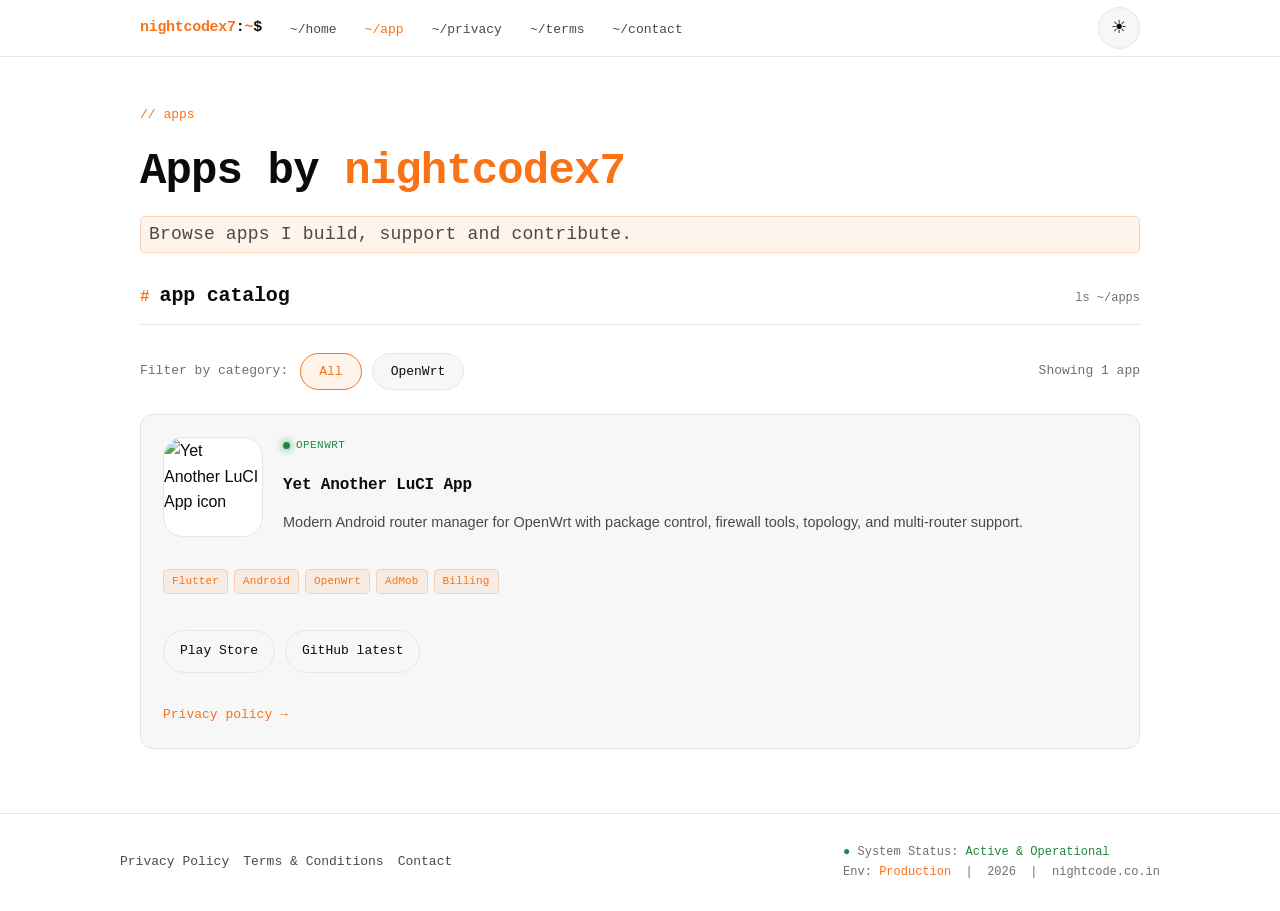
==== app.html @ 4474e0e1 "refactor: optimize SEO and performance with enhanced meta tags, schema markup, and resource preloadi" ====
<!DOCTYPE html>
<html lang="en">

<head>
  <!-- Google Tag Manager -->
  <script>(function(w,d,s,l,i){w[l]=w[l]||[];w[l].push({'gtm.start':
  new Date().getTime(),event:'gtm.js'});var f=d.getElementsByTagName(s)[0],
  j=d.createElement(s),dl=l!='dataLayer'?'&l='+l:'';j.async=true;j.src=
  '/analytics/?id='+i+dl;f.parentNode.insertBefore(j,f);
  })(window,document,'script','dataLayer','GTM-NWBNMKMR');</script>
  <!-- End Google Tag Manager -->
  <meta charset="UTF-8">
  <meta name="viewport" content="width=device-width, initial-scale=1.0">
  <title>Android apps by nightcodex7 — nightcode.co.in</title>
  <meta name="description" content="Explore Android apps built by nightcodex7, spanning OpenWrt network utilities, tools, and mobile software releases.">
  <meta name="keywords" content="nightcodex7, Android apps, app catalog, OpenWrt, LuCI, tools, utilities, AdMob, Play Billing">
  <meta name="robots" content="index, follow, max-image-preview:large, max-snippet:-1, max-video-preview:-1">
  <link rel="canonical" href="https://nightcode.co.in/app.html">

  <!-- Performance & Resource Hints -->
  <link rel="preconnect" href="https://play-lh.googleusercontent.com" crossorigin>
  <link rel="dns-prefetch" href="https://play-lh.googleusercontent.com">
  <link rel="preconnect" href="https://www.googletagmanager.com">
  <link rel="dns-prefetch" href="https://www.googletagmanager.com">
  <link rel="preload" as="image" href="https://play-lh.googleusercontent.com/Rg--QY-uvtgIDspsjpdXg3IpzzlnApyEFl4UIc5y411rOdT7_73zmTaIJdbg_Q_hnLItHSQLO6C3EMO8smJp=w240-h480-rw">

  <!-- Open Graph / Facebook -->
  <meta property="og:site_name" content="nightcode.co.in">
  <meta property="og:locale" content="en_US">
  <meta property="og:title" content="Apps by nightcodex7 — nightcode.co.in">
  <meta property="og:description" content="Explore Android apps built by nightcodex7, including current releases and future app categories.">
  <meta property="og:url" content="https://nightcode.co.in/app.html">
  <meta property="og:type" content="website">
  <meta property="og:image" content="https://play-lh.googleusercontent.com/Rg--QY-uvtgIDspsjpdXg3IpzzlnApyEFl4UIc5y411rOdT7_73zmTaIJdbg_Q_hnLItHSQLO6C3EMO8smJp=w240-h480-rw">

  <!-- Twitter Card -->
  <meta name="twitter:card" content="summary_large_image">
  <meta name="twitter:site" content="@nightcode_x">
  <meta name="twitter:creator" content="@nightcode_x">
  <meta name="twitter:title" content="Apps by nightcodex7 — nightcode.co.in">
  <meta name="twitter:description" content="Explore Android apps built by nightcodex7, including current releases and future app categories.">
  <meta name="twitter:image" content="https://play-lh.googleusercontent.com/Rg--QY-uvtgIDspsjpdXg3IpzzlnApyEFl4UIc5y411rOdT7_73zmTaIJdbg_Q_hnLItHSQLO6C3EMO8smJp=w240-h480-rw">

  <link rel="icon" id="site-favicon" href="assets/icons/favicon-dark.svg" type="image/svg+xml">
  <script>
  (function(){
    var prefersDark = window.matchMedia && window.matchMedia('(prefers-color-scheme: dark)').matches;
    var storedTheme = localStorage.getItem('theme');
    var theme = storedTheme || (prefersDark ? 'dark' : 'light');
    document.documentElement.setAttribute('data-theme', theme);
    var favicon = document.getElementById('site-favicon');
    if (favicon) favicon.href = theme === 'dark' ? 'assets/icons/favicon-dark.svg' : 'assets/icons/favicon-light.svg';
    document.addEventListener('DOMContentLoaded', function(){
      var toggle = document.getElementById('themeToggle');
      if (!toggle) return;
      toggle.textContent = theme === 'dark' ? '☾' : '☀';
      toggle.addEventListener('click', function(){
        var nextTheme = document.documentElement.getAttribute('data-theme') === 'dark' ? 'light' : 'dark';
        document.documentElement.setAttribute('data-theme', nextTheme);
        localStorage.setItem('theme', nextTheme);
        if (favicon) favicon.href = nextTheme === 'dark' ? 'assets/icons/favicon-dark.svg' : 'assets/icons/favicon-light.svg';
        toggle.textContent = nextTheme === 'dark' ? '☾' : '☀';
      });
    });
    var mq = window.matchMedia && window.matchMedia('(prefers-color-scheme: dark)');
    if (mq && mq.addEventListener) mq.addEventListener('change', function(e){
      if (localStorage.getItem('theme')) return;
      var t = e.matches ? 'dark' : 'light';
      document.documentElement.setAttribute('data-theme', t);
      if (favicon) favicon.href = t === 'dark' ? 'assets/icons/favicon-dark.svg' : 'assets/icons/favicon-light.svg';
      var toggle = document.getElementById('themeToggle');
      if (toggle) toggle.textContent = t === 'dark' ? '☾' : '☀';
    });
  })();
  </script>
  <link rel="stylesheet" href="styles.css">
  <script type="application/ld+json">
  [
    {
      "@context": "https://schema.org",
      "@type": "CollectionPage",
      "url": "https://nightcode.co.in/app.html",
      "name": "Apps by nightcodex7",
      "description": "Discover Android apps by nightcodex7, including Yet Another LuCI App for OpenWrt.",
      "breadcrumb": {
        "@type": "BreadcrumbList",
        "itemListElement": [
          {
            "@type": "ListItem",
            "position": 1,
            "name": "Home",
            "item": "https://nightcode.co.in/"
          },
          {
            "@type": "ListItem",
            "position": 2,
            "name": "Apps",
            "item": "https://nightcode.co.in/app.html"
          }
        ]
      }
    }
  ]
  </script>
</head>

<body>
  <!-- Google Tag Manager (noscript) -->
  <noscript><iframe src="https://www.googletagmanager.com/ns.html?id=GTM-NWBNMKMR"
  height="0" width="0" style="display:none;visibility:hidden"></iframe></noscript>
  <!-- End Google Tag Manager (noscript) -->
  <nav class="nav">
    <div class="nav-inner">
      <a href="index.html" class="nav-brand"><span class="prompt">nightcodex7</span>:<span class="cursor">~</span>$</a>
      <button class="theme-toggle" id="themeToggle" type="button" aria-label="Toggle dark and light mode" title="Toggle theme">☀</button>
      <button class="nav-toggle" aria-label="Toggle menu" aria-expanded="false">menu</button>
      <ul class="nav-links" id="navLinks">
        <li><a href="index.html">~/home</a></li>
        <li><a href="app.html" class="active">~/app</a></li>
        <li><a href="privacy-policy.html">~/privacy</a></li>
        <li><a href="terms.html">~/terms</a></li>
        <li><a href="contact.html">~/contact</a></li>
      </ul>
    </div>
  </nav>

  <main>
    <section class="app-hero">
      <div class="eyebrow">// apps</div>
      <h1>Apps by <span style="color:var(--accent);">nightcodex7</span></h1>
      <p class="tag">Browse apps I build, support and contribute.</p>
    </section>

    <section>
      <div class="section-head">
        <span class="hash">#</span>
        <h2>app catalog</h2>
        <span class="meta">ls ~/apps</span>
      </div>

      <div class="filter-row">
        <div class="filter-label">Filter by category:</div>
        <div class="filter-buttons" role="tablist" aria-label="App categories">
          <button class="filter-btn active" data-filter="all" type="button">All</button>
          <button class="filter-btn" data-filter="openwrt" type="button">OpenWrt</button>
        </div>
        <div class="filter-summary" id="filterSummary">Showing 1 app</div>
      </div>

      <div class="apps-grid" id="appsGrid">
        <article class="card app-card app-item clickable" data-category="openwrt" data-link="yet-another-luci-app-openwrt.html">
          <div class="app-preview">
            <img src="https://play-lh.googleusercontent.com/Rg--QY-uvtgIDspsjpdXg3IpzzlnApyEFl4UIc5y411rOdT7_73zmTaIJdbg_Q_hnLItHSQLO6C3EMO8smJp=w240-h480-rw"
              alt="Yet Another LuCI App icon" width="100" height="100" decoding="async">
            <div class="app-preview-content">
              <span class="status active"><span class="dot"></span>OpenWrt</span>
              <h3>Yet Another LuCI App</h3>
              <p>Modern Android router manager for OpenWrt with package control, firewall tools, topology, and multi-router support.</p>
            </div>
          </div>

          <div class="tags"><span class="tag">Flutter</span><span class="tag">Android</span><span class="tag">OpenWrt</span><span class="tag">AdMob</span><span class="tag">Billing</span></div>

          <div class="download-actions">
            <a href="https://play.google.com/store/apps/details?id=com.nightcode.luci" target="_blank" rel="noopener">Play Store</a>
            <a href="https://github.com/nightcodex7/yet-another-luci-app/releases" target="_blank" rel="noopener">GitHub latest</a>
          </div>

          <div class="card-links">
            <a href="privacy-policy.html">Privacy policy →</a>
          </div>
        </article>
      </div>
    </section>
  </main>

  <footer>
    <div class="foot-inner">
      <div class="foot-links">
        <a href="privacy-policy.html">Privacy Policy</a>
        <a href="terms.html">Terms &amp; Conditions</a>
        <a href="contact.html">Contact</a>
      </div>
      <div class="foot-status">
        <div><span class="ok">●</span> System Status: <span class="ok">Active &amp; Operational</span></div>
        <div>Env: <span class="accent">Production</span> &nbsp;|&nbsp; <span id="year">2026</span> &nbsp;|&nbsp; nightcode.co.in</div>
      </div>
    </div>
  </footer>

  <script>
    (function () {
      var t = document.querySelector('.nav-toggle');
      var l = document.getElementById('navLinks');
      if (t && l) t.addEventListener('click', function () {
        var open = l.classList.toggle('open');
        t.setAttribute('aria-expanded', open ? 'true' : 'false');
      });
      var y = document.getElementById('year');
      if (y) y.textContent = new Date().getFullYear();

      var filterButtons = document.querySelectorAll('.filter-btn');
      var appItems = document.querySelectorAll('.app-item');
      var summary = document.getElementById('filterSummary');

      function updateSummary(count, category) {
        summary.textContent = category === 'all'
          ? 'Showing ' + count + ' app' + (count === 1 ? '' : 's')
          : 'Showing ' + count + ' ' + category + ' app' + (count === 1 ? '' : 's');
      }

      function filterApps(category) {
        var visibleCount = 0;
        appItems.forEach(function (item) {
          var itemCategory = item.getAttribute('data-category');
          var visible = category === 'all' || itemCategory === category;
          item.classList.toggle('hidden', !visible);
          if (visible) visibleCount += 1;
        });
        updateSummary(visibleCount, category);
      }

      filterButtons.forEach(function (button) {
        button.addEventListener('click', function () {
          filterButtons.forEach(function (btn) { btn.classList.remove('active'); });
          button.classList.add('active');
          filterApps(button.getAttribute('data-filter'));
        });
      });

      var clickableCards = document.querySelectorAll('.clickable');
      clickableCards.forEach(function (card) {
        card.addEventListener('click', function (event) {
          if (!event.target.closest('a')) {
            var link = card.getAttribute('data-link');
            if (link) {
              window.location.href = link;
            }
          }
        });
      });

      if (filterButtons.length) {
        filterApps('all');
      }
    })();
  </script>
</body>

</html>
---- styles.css ----
/* nightcode.co.in — terminal/dashboard aesthetic, orange accent (#f97316) */
:root {
  --bg: #0a0a0a;
  --bg-elev: #121212;
  --bg-elev2: #171717;
  --border: #232323;
  --border-soft: #1c1c1c;
  --text: #e5e5e5;
  --text-dim: #9a9a9a;
  --text-faint: #6b6b6b;
  --accent: #f97316;
  --accent-dim: #c2410c;
  --accent-soft: rgba(249, 115, 22, 0.12);
  --success: #22c55e;
  --mono: "JetBrains Mono", "Fira Code", "SF Mono", "Cascadia Code", "Consolas", ui-monospace, monospace;
  --sans: -apple-system, BlinkMacSystemFont, "Segoe UI", Roboto, Helvetica, Arial, sans-serif;
}

/* Light theme overrides */
[data-theme="light"] {
  --bg: #ffffff;
  --bg-elev: #f7f7f7;
  --bg-elev2: #f2f2f2;
  --border: #e6e6e6;
  --border-soft: #f0f0f0;
  --text: #0b0b0b;
  --text-dim: #4a4a4a;
  --text-faint: #6f6f6f;
  --accent: #f97316;
  --accent-dim: #c2410c;
  --accent-soft: rgba(249, 115, 22, 0.08);
  --success: #1f8a3f;
}

* { margin: 0; padding: 0; box-sizing: border-box; }

html { scroll-behavior: smooth; }

body {
  background: var(--bg);
  color: var(--text);
  font-family: var(--sans);
  font-size: 16px;
  line-height: 1.6;
  -webkit-font-smoothing: antialiased;
  text-rendering: optimizeLegibility;
  min-height: 100vh;
  display: flex;
  flex-direction: column;
}

a { color: var(--accent); text-decoration: none; transition: color 0.15s, opacity 0.15s; }
a:hover { opacity: 0.85; }

::selection { background: var(--accent); color: #000; }

/* ---------- top nav ---------- */
.nav {
  position: sticky;
  top: 0;
  z-index: 50;
  background: rgba(10, 10, 10, 0.82);
  backdrop-filter: blur(10px);
  -webkit-backdrop-filter: blur(10px);
  border-bottom: 1px solid var(--border);
}
[data-theme="light"] .nav {
  background: rgba(255, 255, 255, 0.92);
  border-bottom: 1px solid var(--border);
}
.nav-inner {
  max-width: 1040px;
  margin: 0 auto;
  padding: 0 20px;
  height: 56px;
  display: flex;
  align-items: center;
  justify-content: space-between;
  gap: 16px;
}
.nav-brand {
  font-family: var(--mono);
  font-weight: 700;
  font-size: 15px;
  color: var(--text);
  letter-spacing: -0.02em;
  white-space: nowrap;
}
.nav-brand .prompt { color: var(--accent); }
.nav-brand .cursor { color: var(--accent); animation: blink 1.1s steps(2) infinite; }
@keyframes blink { 50% { opacity: 0; } }

.nav-links {
  display: flex;
  align-items: center;
  gap: 4px;
  list-style: none;
}
.nav-links a {
  color: var(--text-dim);
  font-family: var(--mono);
  font-size: 13px;
  padding: 7px 12px;
  border-radius: 6px;
  transition: color 0.15s, background 0.15s;
}
.nav-links a:hover { color: var(--accent); background: var(--accent-soft); opacity: 1; }
.nav-links a.active { color: var(--accent); }

.theme-toggle {
  order: 3;
  margin-left: auto;
  display: inline-flex;
  align-items: center;
  justify-content: center;
  border: 1px solid var(--border);
  border-radius: 999px;
  background: var(--bg-elev);
  color: var(--text);
  width: 42px;
  height: 42px;
  padding: 0;
  cursor: pointer;
  font-family: var(--mono);
  font-size: 18px;
  line-height: 1;
  transition: border-color 0.18s, color 0.18s, background 0.18s, transform 0.18s;
}
.theme-toggle:hover {
  border-color: var(--accent);
  color: var(--accent);
  background: var(--accent-soft);
}
.theme-toggle:focus-visible {
  outline: none;
}

.nav-links {
  order: 2;
}

.nav-toggle {
  display: none;
  background: none;
  border: 1px solid var(--border);
  border-radius: 6px;
  color: var(--text);
  padding: 6px 10px;
  cursor: pointer;
  font-family: var(--mono);
  font-size: 14px;
  line-height: 1;
}
.nav-toggle:hover { border-color: var(--accent); color: var(--accent); }

/* ---------- layout ---------- */
main {
  flex: 1;
  width: 100%;
  max-width: 1040px;
  margin: 0 auto;
  padding: 48px 20px 64px;
}

section { margin-bottom: 64px; }
section:last-child { margin-bottom: 0; }

.section-head {
  display: flex;
  align-items: baseline;
  gap: 10px;
  margin-bottom: 28px;
  font-family: var(--mono);
  border-bottom: 1px solid var(--border);
  padding-bottom: 12px;
}
.section-head .hash { color: var(--accent); font-weight: 700; }
.section-head h2 {
  font-family: var(--mono);
  font-size: 20px;
  font-weight: 700;
  color: var(--text);
  letter-spacing: -0.01em;
}
.section-head .meta {
  margin-left: auto;
  font-size: 12px;
  color: var(--text-faint);
}

/* ---------- hero ---------- */
.hero {
  padding: 72px 0 8px;
  border-bottom: 1px solid var(--border);
  margin-bottom: 64px;
}
.hero .line { font-family: var(--mono); color: var(--text-faint); font-size: 13px; margin-bottom: 14px; }
.hero .line .ok { color: var(--success); }
.hero h1 {
  font-family: var(--mono);
  font-size: clamp(34px, 7vw, 56px);
  font-weight: 700;
  line-height: 1.08;
  letter-spacing: -0.03em;
  color: var(--text);
  margin-bottom: 14px;
}
.hero h1 .accent { color: var(--accent); }
.hero .tagline {
  font-size: 18px;
  color: var(--text-dim);
  max-width: 640px;
  margin-bottom: 26px;
}
.hero-links { display: flex; flex-wrap: wrap; gap: 10px; }
.hero-links a {
  display: inline-flex;
  align-items: center;
  gap: 7px;
  padding: 8px 14px;
  border: 1px solid var(--border);
  border-radius: 8px;
  color: var(--text);
  font-family: var(--mono);
  font-size: 13px;
  transition: border-color 0.15s, color 0.15s, background 0.15s;
}
.hero-links a:hover { border-color: var(--accent); color: var(--accent); background: var(--accent-soft); opacity: 1; }
.hero-links svg { width: 15px; height: 15px; flex-shrink: 0; }

/* ---------- project grid ---------- */
.grid {
  display: grid;
  grid-template-columns: repeat(auto-fill, minmax(320px, 1fr));
  gap: 18px;
}
.grid.flagship { grid-template-columns: 1fr; }

.apps-grid {
  display: grid;
  grid-template-columns: repeat(auto-fit, minmax(320px, 1fr));
  gap: 18px;
}

.app-card {
  display: flex;
  flex-direction: column;
  gap: 20px;
}

.app-preview {
  display: flex;
  align-items: flex-start;
  gap: 20px;
}

.app-preview img {
  width: 100px;
  height: 100px;
  border-radius: 20px;
  object-fit: cover;
  border: 1px solid var(--border);
  background: var(--bg);
}

.app-preview-content {
  display: flex;
  flex-direction: column;
  gap: 8px;
}

.app-preview-content h3 {
  margin: 0;
}

.app-preview-content p {
  margin: 0;
  color: var(--text-dim);
  font-size: 14.5px;
}

.filter-row {
  display: flex;
  flex-wrap: wrap;
  align-items: center;
  gap: 12px;
  margin-bottom: 24px;
}

.filter-label {
  font-family: var(--mono);
  font-size: 13px;
  color: var(--text-faint);
  min-width: 120px;
}

.filter-buttons {
  display: flex;
  flex-wrap: wrap;
  gap: 10px;
}

.filter-btn {
  background: var(--bg-elev);
  border: 1px solid var(--border);
  color: var(--text);
  border-radius: 999px;
  padding: 10px 18px;
  font-family: var(--mono);
  font-size: 13px;
  cursor: pointer;
  transition: border-color 0.18s, background 0.18s, color 0.18s;
}

.filter-btn:hover,
.filter-btn.active {
  border-color: var(--accent);
  background: var(--accent-soft);
  color: var(--accent);
}

.filter-summary {
  margin-left: auto;
  font-family: var(--mono);
  font-size: 13px;
  color: var(--text-faint);
}

.app-item.hidden {
  display: none;
}

.card {
  background: var(--bg-elev);
  border: 1px solid var(--border);
  border-radius: 12px;
  padding: 22px;
  display: flex;
  flex-direction: column;
  transition: border-color 0.18s, transform 0.18s, background 0.18s;
}
.card:hover { border-color: var(--accent-dim); transform: translateY(-2px); }
.card .status {
  font-family: var(--mono);
  font-size: 11px;
  letter-spacing: 0.04em;
  text-transform: uppercase;
  display: inline-flex;
  align-items: center;
  gap: 6px;
  margin-bottom: 12px;
  color: var(--text-faint);
}
.card .status .dot { width: 7px; height: 7px; border-radius: 50%; background: var(--text-faint); flex-shrink: 0; }
.card .status.active { color: var(--success); }
.card .status.active .dot { background: var(--success); box-shadow: 0 0 8px var(--success); }
.card .status.wip { color: var(--accent); }
.card .status.wip .dot { background: var(--accent); }
.card h3 {
  font-family: var(--mono);
  font-size: 16px;
  font-weight: 700;
  color: var(--text);
  margin-bottom: 8px;
  letter-spacing: -0.01em;
  line-height: 1.3;
}
.card p { color: var(--text-dim); font-size: 14.5px; margin-bottom: 14px; flex: 1; }
.tags { display: flex; flex-wrap: wrap; gap: 6px; margin-bottom: 16px; }
.tag {
  font-family: var(--mono);
  font-size: 11px;
  color: var(--accent);
  background: var(--accent-soft);
  border: 1px solid rgba(249, 115, 22, 0.25);
  padding: 3px 8px;
  border-radius: 5px;
  letter-spacing: 0.01em;
}
.card-links { display: flex; flex-wrap: wrap; gap: 12px; font-family: var(--mono); font-size: 13px; }
.card-links a { display: inline-flex; align-items: center; gap: 5px; }
.card-links svg { width: 14px; height: 14px; }

.download-actions {
  display: flex;
  flex-wrap: wrap;
  gap: 10px;
  margin-bottom: 12px;
}

.download-actions a {
  display: inline-flex;
  align-items: center;
  justify-content: center;
  padding: 10px 16px;
  border-radius: 999px;
  border: 1px solid var(--border);
  background: var(--bg-elev);
  color: var(--text);
  font-family: var(--mono);
  font-size: 13px;
  text-decoration: none;
  transition: border-color 0.18s, color 0.18s, background 0.18s;
}

.download-actions a:hover {
  border-color: var(--accent);
  color: var(--accent);
  background: var(--accent-soft);
}

.clickable { cursor: pointer; }
.clickable:hover { border-color: var(--accent-dim); transform: translateY(-2px); }

/* flagship card */
.card.flagship {
  background: linear-gradient(180deg, var(--bg-elev2) 0%, var(--bg-elev) 100%);
  border-color: var(--accent-dim);
  padding: 30px;
}
.card.flagship .flag-badge {
  font-family: var(--mono);
  font-size: 11px;
  color: var(--accent);
  letter-spacing: 0.08em;
  text-transform: uppercase;
  margin-bottom: 6px;
}
.card.flagship h3 { font-size: 24px; margin-bottom: 12px; }
.card.flagship p { font-size: 16px; max-width: 680px; }
.card.flagship .cta {
  display: inline-flex;
  align-items: center;
  gap: 8px;
  padding: 10px 18px;
  background: var(--accent);
  color: #0a0a0a;
  border-radius: 8px;
  font-family: var(--mono);
  font-size: 14px;
  font-weight: 700;
  margin-top: 8px;
  align-self: flex-start;
  transition: transform 0.15s, opacity 0.15s;
}
.card.flagship .cta:hover { transform: translateY(-1px); opacity: 0.92; }

/* ---------- prose (legal/contact) ---------- */
.prose { max-width: 760px; }
.prose h1 {
  font-family: var(--mono);
  font-size: clamp(26px, 5vw, 36px);
  font-weight: 700;
  color: var(--text);
  letter-spacing: -0.02em;
  margin-bottom: 6px;
}
.prose .updated {
  font-family: var(--mono);
  font-size: 13px;
  color: var(--text-faint);
  margin-bottom: 30px;
  display: block;
}
.prose h2 {
  font-family: var(--mono);
  font-size: 17px;
  color: var(--accent);
  margin: 32px 0 12px;
  letter-spacing: -0.01em;
}
.prose h3 {
  font-family: var(--mono);
  font-size: 14px;
  color: var(--text);
  margin: 22px 0 8px;
}
.prose p { color: var(--text-dim); margin-bottom: 14px; font-size: 15.5px; }
.prose ul { margin: 0 0 14px 20px; color: var(--text-dim); }
.prose li { margin-bottom: 7px; font-size: 15.5px; }
.prose strong { color: var(--text); font-weight: 600; }
.prose .note {
  border-left: 3px solid var(--accent);
  background: var(--accent-soft);
  padding: 12px 16px;
  border-radius: 0 8px 8px 0;
  margin: 18px 0;
  font-size: 14.5px;
  color: var(--text);
}

/* ---------- app page ---------- */
.app-hero { text-align: left; padding: 0px 0 8px; border-bottom: none; margin-bottom: 5px; }
.app-hero .eyebrow { font-family: var(--mono); font-size: 13px; color: var(--accent); margin-bottom: 10px; }
.app-hero h1 {
  font-family: var(--mono);
  font-size: clamp(28px, 6vw, 44px);
  font-weight: 700;
  letter-spacing: -0.02em;
  color: var(--text);
  margin-bottom: 10px;
}
.app-hero .tag { font-size: 18px; color: var(--text-dim); margin-bottom: 14px; }
.app-hero .desc { color: var(--text-dim); max-width: 640px; font-size: 15.5px; }

.downloads {
  display: grid;
  grid-template-columns: repeat(auto-fit, minmax(280px, 1fr));
  gap: 16px;
  margin-bottom: 12px;
}
.dl {
  border: 1px solid var(--border);
  background: var(--bg-elev);
  border-radius: 12px;
  padding: 22px;
  display: flex;
  flex-direction: column;
  gap: 6px;
  transition: border-color 0.18s, transform 0.18s;
}
.dl:hover { border-color: var(--accent-dim); transform: translateY(-2px); }
.dl .label { font-family: var(--mono); font-size: 12px; color: var(--text-faint); text-transform: uppercase; letter-spacing: 0.05em; }
.dl .title { font-family: var(--mono); font-size: 17px; color: var(--text); font-weight: 700; }
.dl .sub { font-size: 13.5px; color: var(--text-dim); margin-bottom: 12px; }
.dl .btn {
  align-self: flex-start;
  display: inline-flex;
  align-items: center;
  gap: 8px;
  padding: 10px 16px;
  border-radius: 8px;
  font-family: var(--mono);
  font-size: 14px;
  font-weight: 700;
  transition: opacity 0.15s, transform 0.15s;
}
.dl .btn:hover { opacity: 0.9; transform: translateY(-1px); }
.dl.play .btn { background: #0f9d58; color: #fff; }
.dl.gh .btn { background: var(--accent); color: #0a0a0a; }
.dl .btn svg { width: 16px; height: 16px; }

/* screenshots */
.shots-loading, .shots-fallback {
  font-family: var(--mono);
  font-size: 13px;
  color: var(--text-faint);
  padding: 24px;
  text-align: center;
  border: 1px dashed var(--border);
  border-radius: 10px;
}
.shots-grid {
  display: grid;
  grid-template-columns: repeat(auto-fill, minmax(220px, 1fr));
  gap: 14px;
}
.shots-grid img {
  width: 100%;
  height: auto;
  aspect-ratio: 9 / 19.5;
  border-radius: 10px;
  border: 1px solid var(--border);
  background: var(--bg-elev);
  transition: transform 0.18s, border-color 0.18s;
  cursor: zoom-in;
}
.shots-grid img:hover { transform: scale(1.02); border-color: var(--accent-dim); }

.feature-list {
  list-style: none;
  display: grid;
  grid-template-columns: repeat(auto-fit, minmax(280px, 1fr));
  gap: 12px;
  margin: 0;
}
.feature-list li {
  border: 1px solid var(--border);
  background: var(--bg-elev);
  border-radius: 10px;
  padding: 16px 18px;
  font-size: 14.5px;
  color: var(--text-dim);
}
.feature-list li b { color: var(--text); font-family: var(--mono); font-size: 14px; display: block; margin-bottom: 4px; }

.license-note {
  font-family: var(--mono);
  font-size: 14px;
  color: var(--text-dim);
  border: 1px solid var(--border);
  background: var(--bg-elev);
  border-radius: 10px;
  padding: 16px 20px;
}
.license-note .key { color: var(--accent); }

.back-link {
  font-family: var(--mono);
  font-size: 14px;
  color: var(--text-dim);
  display: inline-flex;
  align-items: center;
  gap: 6px;
  margin-top: 40px;
}
.back-link:hover { color: var(--accent); }
.back-link svg { width: 15px; height: 15px; }

/* ---------- contact ---------- */
.contact-card {
  border: 1px solid var(--border);
  background: var(--bg-elev);
  border-radius: 14px;
  padding: 40px;
  text-align: center;
  max-width: 560px;
  margin: 32px auto 0;
}
.contact-card .icon {
  width: 52px; height: 52px;
  margin: 0 auto 18px;
  color: var(--accent);
}
.contact-card h2 { font-family: var(--mono); font-size: 20px; color: var(--text); margin-bottom: 8px; }
.contact-card p { color: var(--text-dim); font-size: 15px; margin-bottom: 22px; }
.contact-card a.mail {
  display: inline-block;
  font-family: var(--mono);
  font-size: 16px;
  color: var(--accent);
  border: 1px solid var(--accent-dim);
  background: var(--accent-soft);
  padding: 12px 22px;
  border-radius: 8px;
  word-break: break-all;
  transition: background 0.15s, transform 0.15s;
}
.contact-card a.mail:hover { background: rgba(249, 115, 22, 0.2); transform: translateY(-1px); }

/* ---------- footer ---------- */
footer {
  border-top: 1px solid var(--border);
  background: var(--bg);
  padding: 28px 20px;
}
.foot-inner {
  max-width: 1040px;
  margin: 0 auto;
  display: flex;
  flex-wrap: wrap;
  align-items: center;
  justify-content: space-between;
  gap: 14px;
}
.foot-links { display: flex; flex-wrap: wrap; gap: 14px; font-family: var(--mono); font-size: 13px; }
.foot-links a { color: var(--text-dim); }
.foot-links a:hover { color: var(--accent); }
.foot-status {
  font-family: var(--mono);
  font-size: 12px;
  color: var(--text-faint);
  line-height: 1.7;
}
.foot-status .ok { color: var(--success); }
.foot-status .accent { color: var(--accent); }

/* ---------- responsive ---------- */
@media (max-width: 640px) {
  .nav-inner {
    padding: 0 14px;
    gap: 10px;
    height: auto;
    min-height: 56px;
    flex-wrap: wrap;
  }
  .nav-toggle { display: block; }
  .nav-links {
    position: absolute;
    top: 55px;
    left: 0;
    right: 0;
    flex-direction: column;
    align-items: stretch;
    gap: 0;
    background: var(--bg-elev);
    border-bottom: 1px solid var(--border);
    padding: 6px 12px 12px;
    display: none;
  }
  .nav-links.open { display: flex; }
  .nav-links a { padding: 11px 12px; border-radius: 6px; }
  .theme-toggle {
    margin-left: auto;
    padding: 7px 9px;
    min-width: 38px;
    min-height: 38px;
  }
  main { padding: 36px 16px 52px; }
  .hero { padding: 48px 0 8px; }
  .card.flagship { padding: 22px; }
  .contact-card { padding: 28px 20px; }
  .section-head .meta { display: none; }
}

@media (prefers-reduced-motion: reduce) {
  *, *::before, *::after { animation: none !important; transition: none !important; }
}
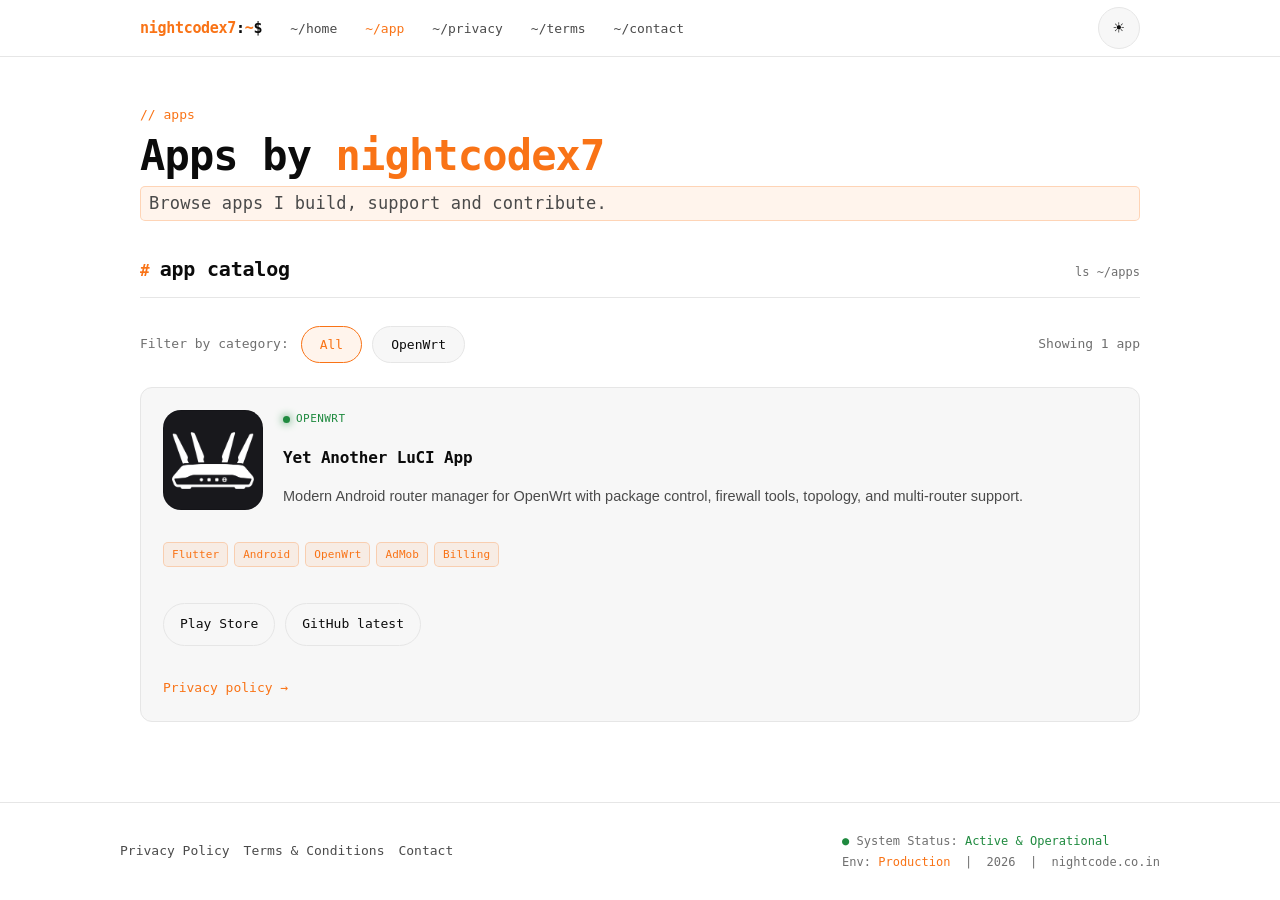
==== commit acfb6789: "feat: redesign app hero section with new assets, local theme persistence, and interactive mode toggl" ====
--- a/app.html
+++ b/app.html
@@ -150,7 +150,7 @@
       <div class="apps-grid" id="appsGrid">
         <article class="card app-card app-item clickable" data-category="openwrt" data-link="yet-another-luci-app-openwrt.html">
           <div class="app-preview">
-            <img src="https://play-lh.googleusercontent.com/Rg--QY-uvtgIDspsjpdXg3IpzzlnApyEFl4UIc5y411rOdT7_73zmTaIJdbg_Q_hnLItHSQLO6C3EMO8smJp=w240-h480-rw"
+            <img src="assets/images/app_logo_router_clean.png"
               alt="Yet Another LuCI App icon" width="100" height="100" decoding="async">
             <div class="app-preview-content">
               <span class="status active"><span class="dot"></span>OpenWrt</span>
--- a/styles.css
+++ b/styles.css
@@ -257,10 +257,17 @@
 .app-preview img {
   width: 100px;
   height: 100px;
-  border-radius: 20px;
-  object-fit: cover;
-  border: 1px solid var(--border);
-  background: var(--bg);
+  border-radius: 18px;
+  object-fit: contain;
+  border: 1px solid var(--border);
+  background: #141416;
+  padding: 8px;
+  transition: transform 0.2s ease, border-color 0.2s ease;
+}
+
+[data-theme="light"] .app-preview img {
+  background: #18181c;
+  border-color: rgba(0, 0, 0, 0.15);
 }
 
 .app-preview-content {
@@ -490,18 +497,95 @@
 }
 
 /* ---------- app page ---------- */
-.app-hero { text-align: left; padding: 0px 0 8px; border-bottom: none; margin-bottom: 5px; }
-.app-hero .eyebrow { font-family: var(--mono); font-size: 13px; color: var(--accent); margin-bottom: 10px; }
+.app-hero { text-align: left; padding: 0px 0 8px; border-bottom: none; margin-bottom: 24px; }
+
+.app-hero-header {
+  display: flex;
+  align-items: center;
+  gap: 28px;
+  margin-bottom: 18px;
+}
+
+.app-logo-badge {
+  position: relative;
+  flex-shrink: 0;
+  display: inline-flex;
+  align-items: center;
+  justify-content: center;
+  padding: 16px 22px;
+  background: var(--bg-elev2);
+  border: 1px solid var(--border);
+  border-radius: 18px;
+  box-shadow: 0 8px 24px rgba(0, 0, 0, 0.25);
+  transition: transform 0.25s ease, border-color 0.25s ease, box-shadow 0.25s ease;
+  overflow: hidden;
+}
+
+.app-logo-badge::before {
+  content: "";
+  position: absolute;
+  inset: -1px;
+  border-radius: 18px;
+  background: radial-gradient(circle at top left, var(--accent-soft), transparent 70%);
+  pointer-events: none;
+}
+
+.app-logo-badge:hover {
+  transform: translateY(-3px) scale(1.02);
+  border-color: var(--accent-dim);
+  box-shadow: 0 12px 32px rgba(249, 115, 22, 0.22);
+}
+
+.app-logo-img {
+  width: 140px;
+  height: auto;
+  aspect-ratio: 428 / 298;
+  object-fit: contain;
+  display: block;
+  transition: filter 0.25s ease;
+}
+
+.app-hero-info {
+  display: flex;
+  flex-direction: column;
+}
+
+.app-hero .eyebrow { font-family: var(--mono); font-size: 13px; color: var(--accent); margin-bottom: 6px; }
 .app-hero h1 {
   font-family: var(--mono);
-  font-size: clamp(28px, 6vw, 44px);
+  font-size: clamp(26px, 5.5vw, 42px);
   font-weight: 700;
   letter-spacing: -0.02em;
   color: var(--text);
-  margin-bottom: 10px;
-}
-.app-hero .tag { font-size: 18px; color: var(--text-dim); margin-bottom: 14px; }
-.app-hero .desc { color: var(--text-dim); max-width: 640px; font-size: 15.5px; }
+  margin-bottom: 6px;
+  line-height: 1.15;
+}
+.app-hero h1 .accent-sub {
+  color: var(--accent);
+  display: block;
+  font-size: 0.75em;
+  margin-top: 2px;
+}
+.app-hero .tag { font-size: 17px; color: var(--text-dim); margin-bottom: 0; }
+.app-hero .desc { color: var(--text-dim); max-width: 680px; font-size: 15.5px; line-height: 1.6; }
+
+/* Dark & Light Theme Optimizations for App Logo */
+[data-theme="dark"] .app-logo-badge {
+  background: linear-gradient(145deg, #161618 0%, #0d0d0e 100%);
+  border-color: rgba(255, 255, 255, 0.1);
+}
+[data-theme="dark"] .app-logo-img {
+  filter: drop-shadow(0 4px 12px rgba(249, 115, 22, 0.25));
+}
+
+[data-theme="light"] .app-logo-badge {
+  background: linear-gradient(145deg, #1e1e22 0%, #121215 100%);
+  border-color: rgba(0, 0, 0, 0.15);
+  box-shadow: 0 10px 28px rgba(0, 0, 0, 0.2);
+}
+[data-theme="light"] .app-logo-img {
+  filter: drop-shadow(0 4px 10px rgba(249, 115, 22, 0.35));
+}
 
 .downloads {
   display: grid;
@@ -701,6 +785,18 @@
   .card.flagship { padding: 22px; }
   .contact-card { padding: 28px 20px; }
   .section-head .meta { display: none; }
+  .app-hero-header {
+    flex-direction: column;
+    align-items: flex-start;
+    gap: 16px;
+  }
+  .app-logo-badge {
+    padding: 12px 18px;
+    border-radius: 14px;
+  }
+  .app-logo-img {
+    width: 110px;
+  }
 }
 
 @media (prefers-reduced-motion: reduce) {
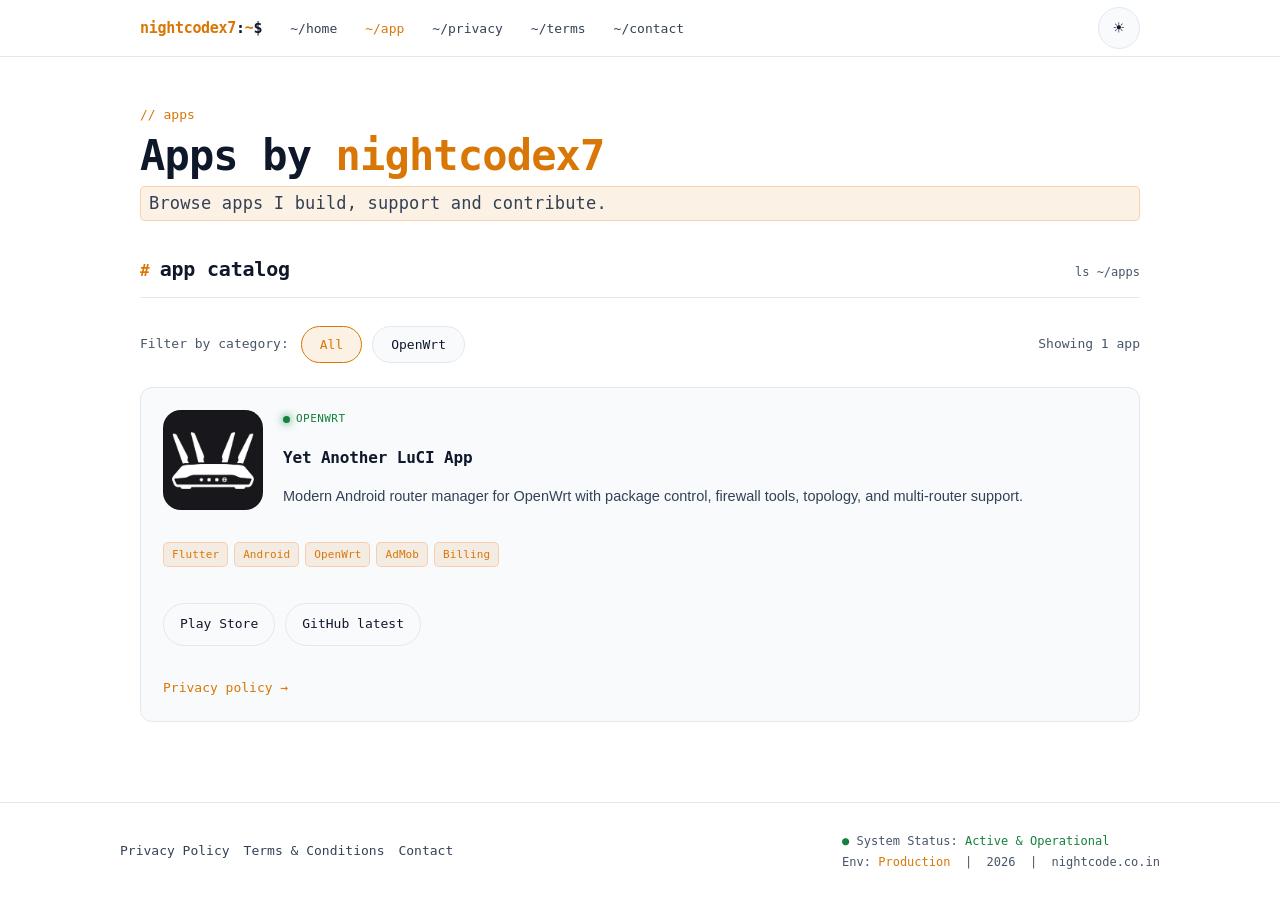
==== commit 9af39994: "refactor: implement persistent theme toggling with UI switch and update project assets" ====
--- a/app.html
+++ b/app.html
@@ -2,15 +2,17 @@
 <html lang="en">
 
 <head>
+  <meta charset="UTF-8">
+  <meta name="viewport" content="width=device-width, initial-scale=1.0">
+
   <!-- Google Tag Manager -->
   <script>(function(w,d,s,l,i){w[l]=w[l]||[];w[l].push({'gtm.start':
   new Date().getTime(),event:'gtm.js'});var f=d.getElementsByTagName(s)[0],
   j=d.createElement(s),dl=l!='dataLayer'?'&l='+l:'';j.async=true;j.src=
-  '/analytics/?id='+i+dl;f.parentNode.insertBefore(j,f);
+  'https://www.googletagmanager.com/gtm.js?id='+i+dl;f.parentNode.insertBefore(j,f);
   })(window,document,'script','dataLayer','GTM-NWBNMKMR');</script>
   <!-- End Google Tag Manager -->
-  <meta charset="UTF-8">
-  <meta name="viewport" content="width=device-width, initial-scale=1.0">
+
   <title>Android apps by nightcodex7 — nightcode.co.in</title>
   <meta name="description" content="Explore Android apps built by nightcodex7, spanning OpenWrt network utilities, tools, and mobile software releases.">
   <meta name="keywords" content="nightcodex7, Android apps, app catalog, OpenWrt, LuCI, tools, utilities, AdMob, Play Billing">
@@ -18,11 +20,9 @@
   <link rel="canonical" href="https://nightcode.co.in/app.html">
 
   <!-- Performance & Resource Hints -->
-  <link rel="preconnect" href="https://play-lh.googleusercontent.com" crossorigin>
-  <link rel="dns-prefetch" href="https://play-lh.googleusercontent.com">
   <link rel="preconnect" href="https://www.googletagmanager.com">
   <link rel="dns-prefetch" href="https://www.googletagmanager.com">
-  <link rel="preload" as="image" href="https://play-lh.googleusercontent.com/Rg--QY-uvtgIDspsjpdXg3IpzzlnApyEFl4UIc5y411rOdT7_73zmTaIJdbg_Q_hnLItHSQLO6C3EMO8smJp=w240-h480-rw">
+  <link rel="preload" as="image" href="assets/images/app_logo_router_clean.png" fetchpriority="high">
 
   <!-- Open Graph / Facebook -->
   <meta property="og:site_name" content="nightcode.co.in">
@@ -31,7 +31,7 @@
   <meta property="og:description" content="Explore Android apps built by nightcodex7, including current releases and future app categories.">
   <meta property="og:url" content="https://nightcode.co.in/app.html">
   <meta property="og:type" content="website">
-  <meta property="og:image" content="https://play-lh.googleusercontent.com/Rg--QY-uvtgIDspsjpdXg3IpzzlnApyEFl4UIc5y411rOdT7_73zmTaIJdbg_Q_hnLItHSQLO6C3EMO8smJp=w240-h480-rw">
+  <meta property="og:image" content="https://raw.githubusercontent.com/nightcodex7/yet-another-luci-app/main/assets/images/app_logo_router_clean.png">
 
   <!-- Twitter Card -->
   <meta name="twitter:card" content="summary_large_image">
@@ -39,9 +39,9 @@
   <meta name="twitter:creator" content="@nightcode_x">
   <meta name="twitter:title" content="Apps by nightcodex7 — nightcode.co.in">
   <meta name="twitter:description" content="Explore Android apps built by nightcodex7, including current releases and future app categories.">
-  <meta name="twitter:image" content="https://play-lh.googleusercontent.com/Rg--QY-uvtgIDspsjpdXg3IpzzlnApyEFl4UIc5y411rOdT7_73zmTaIJdbg_Q_hnLItHSQLO6C3EMO8smJp=w240-h480-rw">
-
-  <link rel="icon" id="site-favicon" href="assets/icons/favicon-dark.svg" type="image/svg+xml">
+  <meta name="twitter:image" content="https://raw.githubusercontent.com/nightcodex7/yet-another-luci-app/main/assets/images/app_logo_router_clean.png">
+
+  <link rel="icon" id="site-favicon" href="assets/icons/app_logo_favicon_dark.png" type="image/png">
   <script>
   (function(){
     var prefersDark = window.matchMedia && window.matchMedia('(prefers-color-scheme: dark)').matches;
@@ -49,7 +49,7 @@
     var theme = storedTheme || (prefersDark ? 'dark' : 'light');
     document.documentElement.setAttribute('data-theme', theme);
     var favicon = document.getElementById('site-favicon');
-    if (favicon) favicon.href = theme === 'dark' ? 'assets/icons/favicon-dark.svg' : 'assets/icons/favicon-light.svg';
+    if (favicon) favicon.href = theme === 'dark' ? 'assets/icons/app_logo_favicon_dark.png' : 'assets/icons/app_logo_favicon_light.png';
     document.addEventListener('DOMContentLoaded', function(){
       var toggle = document.getElementById('themeToggle');
       if (!toggle) return;
@@ -58,7 +58,7 @@
         var nextTheme = document.documentElement.getAttribute('data-theme') === 'dark' ? 'light' : 'dark';
         document.documentElement.setAttribute('data-theme', nextTheme);
         localStorage.setItem('theme', nextTheme);
-        if (favicon) favicon.href = nextTheme === 'dark' ? 'assets/icons/favicon-dark.svg' : 'assets/icons/favicon-light.svg';
+        if (favicon) favicon.href = nextTheme === 'dark' ? 'assets/icons/app_logo_favicon_dark.png' : 'assets/icons/app_logo_favicon_light.png';
         toggle.textContent = nextTheme === 'dark' ? '☾' : '☀';
       });
     });
@@ -67,7 +67,7 @@
       if (localStorage.getItem('theme')) return;
       var t = e.matches ? 'dark' : 'light';
       document.documentElement.setAttribute('data-theme', t);
-      if (favicon) favicon.href = t === 'dark' ? 'assets/icons/favicon-dark.svg' : 'assets/icons/favicon-light.svg';
+      if (favicon) favicon.href = t === 'dark' ? 'assets/icons/app_logo_favicon_dark.png' : 'assets/icons/app_logo_favicon_light.png';
       var toggle = document.getElementById('themeToggle');
       if (toggle) toggle.textContent = t === 'dark' ? '☾' : '☀';
     });
@@ -151,7 +151,7 @@
         <article class="card app-card app-item clickable" data-category="openwrt" data-link="yet-another-luci-app-openwrt.html">
           <div class="app-preview">
             <img src="assets/images/app_logo_router_clean.png"
-              alt="Yet Another LuCI App icon" width="100" height="100" decoding="async">
+              alt="Yet Another LuCI App icon" width="100" height="70" decoding="async" fetchpriority="high">
             <div class="app-preview-content">
               <span class="status active"><span class="dot"></span>OpenWrt</span>
               <h3>Yet Another LuCI App</h3>
--- a/styles.css
+++ b/styles.css
@@ -5,12 +5,12 @@
   --bg-elev2: #171717;
   --border: #232323;
   --border-soft: #1c1c1c;
-  --text: #e5e5e5;
-  --text-dim: #9a9a9a;
-  --text-faint: #6b6b6b;
+  --text: #f1f5f9;
+  --text-dim: #a3a3a3;
+  --text-faint: #787878;
   --accent: #f97316;
   --accent-dim: #c2410c;
-  --accent-soft: rgba(249, 115, 22, 0.12);
+  --accent-soft: rgba(249, 115, 22, 0.14);
   --success: #22c55e;
   --mono: "JetBrains Mono", "Fira Code", "SF Mono", "Cascadia Code", "Consolas", ui-monospace, monospace;
   --sans: -apple-system, BlinkMacSystemFont, "Segoe UI", Roboto, Helvetica, Arial, sans-serif;
@@ -19,17 +19,17 @@
 /* Light theme overrides */
 [data-theme="light"] {
   --bg: #ffffff;
-  --bg-elev: #f7f7f7;
-  --bg-elev2: #f2f2f2;
-  --border: #e6e6e6;
-  --border-soft: #f0f0f0;
-  --text: #0b0b0b;
-  --text-dim: #4a4a4a;
-  --text-faint: #6f6f6f;
-  --accent: #f97316;
-  --accent-dim: #c2410c;
-  --accent-soft: rgba(249, 115, 22, 0.08);
-  --success: #1f8a3f;
+  --bg-elev: #f8fafc;
+  --bg-elev2: #f1f5f9;
+  --border: #e2e8f0;
+  --border-soft: #cbd5e1;
+  --text: #0f172a;
+  --text-dim: #334155;
+  --text-faint: #475569;
+  --accent: #d97706;
+  --accent-dim: #b45309;
+  --accent-soft: rgba(217, 119, 6, 0.1);
+  --success: #15803d;
 }
 
 * { margin: 0; padding: 0; box-sizing: border-box; }
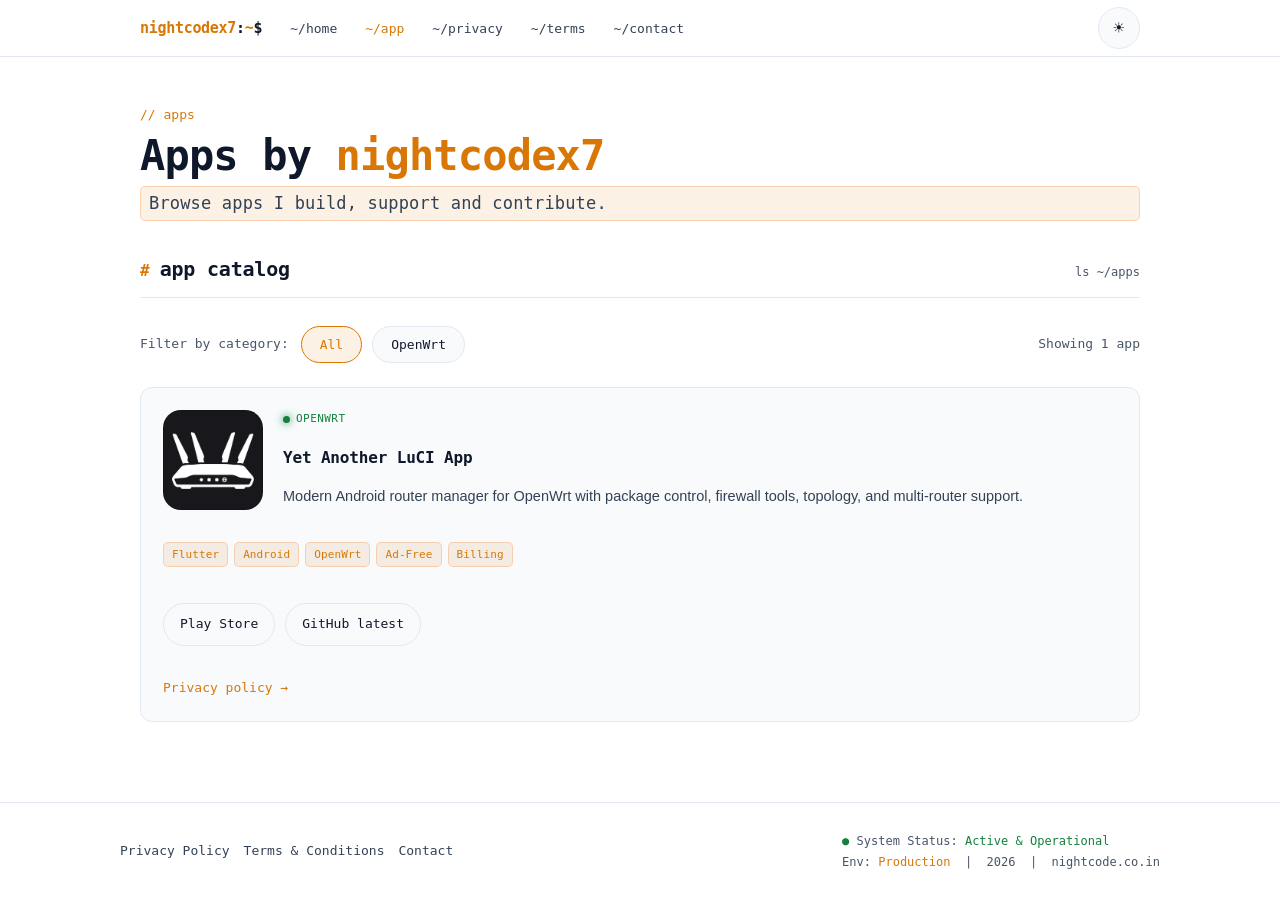
==== commit 517c6ce3: "refactor: standardize HTML and script formatting across project pages and update app meta keywords" ====
--- a/app.html
+++ b/app.html
@@ -6,16 +6,20 @@
   <meta name="viewport" content="width=device-width, initial-scale=1.0">
 
   <!-- Google Tag Manager -->
-  <script>(function(w,d,s,l,i){w[l]=w[l]||[];w[l].push({'gtm.start':
-  new Date().getTime(),event:'gtm.js'});var f=d.getElementsByTagName(s)[0],
-  j=d.createElement(s),dl=l!='dataLayer'?'&l='+l:'';j.async=true;j.src=
-  'https://www.googletagmanager.com/gtm.js?id='+i+dl;f.parentNode.insertBefore(j,f);
-  })(window,document,'script','dataLayer','GTM-NWBNMKMR');</script>
+  <script>(function (w, d, s, l, i) {
+      w[l] = w[l] || []; w[l].push({
+        'gtm.start':
+          new Date().getTime(), event: 'gtm.js'
+      }); var f = d.getElementsByTagName(s)[0],
+        j = d.createElement(s), dl = l != 'dataLayer' ? '&l=' + l : ''; j.async = true; j.src =
+          'https://www.googletagmanager.com/gtm.js?id=' + i + dl; f.parentNode.insertBefore(j, f);
+    })(window, document, 'script', 'dataLayer', 'GTM-NWBNMKMR');</script>
   <!-- End Google Tag Manager -->
 
   <title>Android apps by nightcodex7 — nightcode.co.in</title>
-  <meta name="description" content="Explore Android apps built by nightcodex7, spanning OpenWrt network utilities, tools, and mobile software releases.">
-  <meta name="keywords" content="nightcodex7, Android apps, app catalog, OpenWrt, LuCI, tools, utilities, AdMob, Play Billing">
+  <meta name="description"
+    content="Explore Android apps built by nightcodex7, spanning OpenWrt network utilities, tools, and mobile software releases.">
+  <meta name="keywords" content="nightcodex7, Android apps, app catalog, OpenWrt, LuCI, tools, utilities, Ad-Free">
   <meta name="robots" content="index, follow, max-image-preview:large, max-snippet:-1, max-video-preview:-1">
   <link rel="canonical" href="https://nightcode.co.in/app.html">
 
@@ -28,50 +32,53 @@
   <meta property="og:site_name" content="nightcode.co.in">
   <meta property="og:locale" content="en_US">
   <meta property="og:title" content="Apps by nightcodex7 — nightcode.co.in">
-  <meta property="og:description" content="Explore Android apps built by nightcodex7, including current releases and future app categories.">
+  <meta property="og:description"
+    content="Explore Android apps built by nightcodex7, including current releases and future app categories.">
   <meta property="og:url" content="https://nightcode.co.in/app.html">
   <meta property="og:type" content="website">
-  <meta property="og:image" content="https://raw.githubusercontent.com/nightcodex7/yet-another-luci-app/main/assets/images/app_logo_router_clean.png">
+  <meta property="og:image"
+    content="https://raw.githubusercontent.com/nightcodex7/yet-another-luci-app/main/assets/images/app_logo_router_clean.png">
 
   <!-- Twitter Card -->
   <meta name="twitter:card" content="summary_large_image">
   <meta name="twitter:site" content="@nightcode_x">
   <meta name="twitter:creator" content="@nightcode_x">
   <meta name="twitter:title" content="Apps by nightcodex7 — nightcode.co.in">
-  <meta name="twitter:description" content="Explore Android apps built by nightcodex7, including current releases and future app categories.">
-  <meta name="twitter:image" content="https://raw.githubusercontent.com/nightcodex7/yet-another-luci-app/main/assets/images/app_logo_router_clean.png">
-
-  <link rel="icon" id="site-favicon" href="assets/icons/app_logo_favicon_dark.png" type="image/png">
+  <meta name="twitter:description"
+    content="Explore Android apps built by nightcodex7, including current releases and future app categories.">
+  <meta name="twitter:image"
+    content="https://raw.githubusercontent.com/nightcodex7/yet-another-luci-app/main/assets/images/app_logo_router_clean.png">
+
+  <link rel="icon" type="image/svg+xml" href="assets/favicon.svg">
+  <link rel="icon" type="image/svg+xml" sizes="16x16" href="assets/favicon-16x16.svg">
+  <link rel="icon" type="image/svg+xml" sizes="32x32" href="assets/favicon-32x32.svg">
+  <link rel="apple-touch-icon" href="assets/apple-touch-icon.svg">
   <script>
-  (function(){
-    var prefersDark = window.matchMedia && window.matchMedia('(prefers-color-scheme: dark)').matches;
-    var storedTheme = localStorage.getItem('theme');
-    var theme = storedTheme || (prefersDark ? 'dark' : 'light');
-    document.documentElement.setAttribute('data-theme', theme);
-    var favicon = document.getElementById('site-favicon');
-    if (favicon) favicon.href = theme === 'dark' ? 'assets/icons/app_logo_favicon_dark.png' : 'assets/icons/app_logo_favicon_light.png';
-    document.addEventListener('DOMContentLoaded', function(){
-      var toggle = document.getElementById('themeToggle');
-      if (!toggle) return;
-      toggle.textContent = theme === 'dark' ? '☾' : '☀';
-      toggle.addEventListener('click', function(){
-        var nextTheme = document.documentElement.getAttribute('data-theme') === 'dark' ? 'light' : 'dark';
-        document.documentElement.setAttribute('data-theme', nextTheme);
-        localStorage.setItem('theme', nextTheme);
-        if (favicon) favicon.href = nextTheme === 'dark' ? 'assets/icons/app_logo_favicon_dark.png' : 'assets/icons/app_logo_favicon_light.png';
-        toggle.textContent = nextTheme === 'dark' ? '☾' : '☀';
-      });
-    });
-    var mq = window.matchMedia && window.matchMedia('(prefers-color-scheme: dark)');
-    if (mq && mq.addEventListener) mq.addEventListener('change', function(e){
-      if (localStorage.getItem('theme')) return;
-      var t = e.matches ? 'dark' : 'light';
-      document.documentElement.setAttribute('data-theme', t);
-      if (favicon) favicon.href = t === 'dark' ? 'assets/icons/app_logo_favicon_dark.png' : 'assets/icons/app_logo_favicon_light.png';
-      var toggle = document.getElementById('themeToggle');
-      if (toggle) toggle.textContent = t === 'dark' ? '☾' : '☀';
-    });
-  })();
+    (function () {
+      var prefersDark = window.matchMedia && window.matchMedia('(prefers-color-scheme: dark)').matches;
+      var storedTheme = localStorage.getItem('theme');
+      var theme = storedTheme || (prefersDark ? 'dark' : 'light');
+      document.documentElement.setAttribute('data-theme', theme);
+      document.addEventListener('DOMContentLoaded', function () {
+        var toggle = document.getElementById('themeToggle');
+        if (!toggle) return;
+        toggle.textContent = theme === 'dark' ? '☾' : '☀';
+        toggle.addEventListener('click', function () {
+          var nextTheme = document.documentElement.getAttribute('data-theme') === 'dark' ? 'light' : 'dark';
+          document.documentElement.setAttribute('data-theme', nextTheme);
+          localStorage.setItem('theme', nextTheme);
+          toggle.textContent = nextTheme === 'dark' ? '☾' : '☀';
+        });
+      });
+      var mq = window.matchMedia && window.matchMedia('(prefers-color-scheme: dark)');
+      if (mq && mq.addEventListener) mq.addEventListener('change', function (e) {
+        if (localStorage.getItem('theme')) return;
+        var t = e.matches ? 'dark' : 'light';
+        document.documentElement.setAttribute('data-theme', t);
+        var toggle = document.getElementById('themeToggle');
+        if (toggle) toggle.textContent = t === 'dark' ? '☾' : '☀';
+      });
+    })();
   </script>
   <link rel="stylesheet" href="styles.css">
   <script type="application/ld+json">
@@ -106,13 +113,14 @@
 
 <body>
   <!-- Google Tag Manager (noscript) -->
-  <noscript><iframe src="https://www.googletagmanager.com/ns.html?id=GTM-NWBNMKMR"
-  height="0" width="0" style="display:none;visibility:hidden"></iframe></noscript>
+  <noscript><iframe src="https://www.googletagmanager.com/ns.html?id=GTM-NWBNMKMR" height="0" width="0"
+      style="display:none;visibility:hidden"></iframe></noscript>
   <!-- End Google Tag Manager (noscript) -->
   <nav class="nav">
     <div class="nav-inner">
       <a href="index.html" class="nav-brand"><span class="prompt">nightcodex7</span>:<span class="cursor">~</span>$</a>
-      <button class="theme-toggle" id="themeToggle" type="button" aria-label="Toggle dark and light mode" title="Toggle theme">☀</button>
+      <button class="theme-toggle" id="themeToggle" type="button" aria-label="Toggle dark and light mode"
+        title="Toggle theme">☀</button>
       <button class="nav-toggle" aria-label="Toggle menu" aria-expanded="false">menu</button>
       <ul class="nav-links" id="navLinks">
         <li><a href="index.html">~/home</a></li>
@@ -148,22 +156,27 @@
       </div>
 
       <div class="apps-grid" id="appsGrid">
-        <article class="card app-card app-item clickable" data-category="openwrt" data-link="yet-another-luci-app-openwrt.html">
+        <article class="card app-card app-item clickable" data-category="openwrt"
+          data-link="yet-another-luci-app-openwrt.html">
           <div class="app-preview">
-            <img src="assets/images/app_logo_router_clean.png"
-              alt="Yet Another LuCI App icon" width="100" height="70" decoding="async" fetchpriority="high">
+            <img src="assets/images/app_logo_router_clean.png" alt="Yet Another LuCI App icon" width="100" height="70"
+              decoding="async" fetchpriority="high">
             <div class="app-preview-content">
               <span class="status active"><span class="dot"></span>OpenWrt</span>
               <h3>Yet Another LuCI App</h3>
-              <p>Modern Android router manager for OpenWrt with package control, firewall tools, topology, and multi-router support.</p>
+              <p>Modern Android router manager for OpenWrt with package control, firewall tools, topology, and
+                multi-router support.</p>
             </div>
           </div>
 
-          <div class="tags"><span class="tag">Flutter</span><span class="tag">Android</span><span class="tag">OpenWrt</span><span class="tag">AdMob</span><span class="tag">Billing</span></div>
+          <div class="tags"><span class="tag">Flutter</span><span class="tag">Android</span><span
+              class="tag">OpenWrt</span><span class="tag">Ad-Free</span><span class="tag">Billing</span></div>
 
           <div class="download-actions">
-            <a href="https://play.google.com/store/apps/details?id=com.nightcode.luci" target="_blank" rel="noopener">Play Store</a>
-            <a href="https://github.com/nightcodex7/yet-another-luci-app/releases" target="_blank" rel="noopener">GitHub latest</a>
+            <a href="https://play.google.com/store/apps/details?id=com.nightcode.luci" target="_blank"
+              rel="noopener">Play Store</a>
+            <a href="https://github.com/nightcodex7/yet-another-luci-app/releases" target="_blank" rel="noopener">GitHub
+              latest</a>
           </div>
 
           <div class="card-links">
@@ -183,7 +196,8 @@
       </div>
       <div class="foot-status">
         <div><span class="ok">●</span> System Status: <span class="ok">Active &amp; Operational</span></div>
-        <div>Env: <span class="accent">Production</span> &nbsp;|&nbsp; <span id="year">2026</span> &nbsp;|&nbsp; nightcode.co.in</div>
+        <div>Env: <span class="accent">Production</span> &nbsp;|&nbsp; <span id="year">2026</span> &nbsp;|&nbsp;
+          nightcode.co.in</div>
       </div>
     </div>
   </footer>
@@ -247,4 +261,4 @@
   </script>
 </body>
 
-</html>
+</html>
--- a/styles.css
+++ b/styles.css
@@ -636,20 +636,154 @@
 }
 .shots-grid {
   display: grid;
-  grid-template-columns: repeat(auto-fill, minmax(220px, 1fr));
-  gap: 14px;
-}
-.shots-grid img {
+  grid-template-columns: repeat(auto-fill, minmax(200px, 1fr));
+  gap: 16px;
+}
+.shot-card {
+  display: flex;
+  flex-direction: column;
+  background: var(--bg-elev);
+  border: 1px solid var(--border);
+  border-radius: 12px;
+  overflow: hidden;
+  cursor: pointer;
+  transition: transform 0.2s cubic-bezier(0.16, 1, 0.3, 1), border-color 0.2s ease, box-shadow 0.2s ease;
+}
+.shot-card--wide {
+  grid-column: span 2;
+}
+.shot-card--full {
+  grid-column: 1 / -1;
+}
+@media (max-width: 650px) {
+  .shot-card--wide,
+  .shot-card--full {
+    grid-column: span 1;
+  }
+}
+.shot-card:hover {
+  transform: translateY(-4px) scale(1.01);
+  border-color: var(--accent);
+  box-shadow: 0 10px 24px rgba(0, 0, 0, 0.25);
+}
+.shot-card img {
   width: 100%;
   height: auto;
-  aspect-ratio: 9 / 19.5;
-  border-radius: 10px;
-  border: 1px solid var(--border);
+  max-height: 440px;
+  object-fit: contain;
+  display: block;
+  background: var(--bg-elev2);
+}
+.shot-caption {
+  font-family: var(--mono);
+  font-size: 12px;
+  color: var(--text-dim);
+  padding: 10px 12px;
   background: var(--bg-elev);
-  transition: transform 0.18s, border-color 0.18s;
-  cursor: zoom-in;
-}
-.shots-grid img:hover { transform: scale(1.02); border-color: var(--accent-dim); }
+  border-top: 1px solid var(--border);
+  text-align: center;
+  white-space: nowrap;
+  overflow: hidden;
+  text-overflow: ellipsis;
+  transition: color 0.15s;
+}
+.shot-card:hover .shot-caption {
+  color: var(--accent);
+}
+
+/* Lightbox Modal */
+.lightbox-modal {
+  position: fixed;
+  inset: 0;
+  z-index: 1000;
+  background: rgba(0, 0, 0, 0.88);
+  backdrop-filter: blur(8px);
+  -webkit-backdrop-filter: blur(8px);
+  display: flex;
+  flex-direction: column;
+  align-items: center;
+  justify-content: center;
+  padding: 20px;
+  opacity: 0;
+  pointer-events: none;
+  transition: opacity 0.25s ease;
+}
+.lightbox-modal.active {
+  opacity: 1;
+  pointer-events: auto;
+}
+.lightbox-content {
+  position: relative;
+  max-width: 90vw;
+  max-height: 85vh;
+  display: flex;
+  flex-direction: column;
+  align-items: center;
+}
+.lightbox-img {
+  max-width: 100%;
+  max-height: 75vh;
+  object-fit: contain;
+  border-radius: 14px;
+  border: 1px solid rgba(255, 255, 255, 0.15);
+  box-shadow: 0 16px 48px rgba(0, 0, 0, 0.6);
+}
+.lightbox-caption {
+  font-family: var(--mono);
+  font-size: 14px;
+  color: #fff;
+  margin-top: 14px;
+  text-align: center;
+}
+.lightbox-close,
+.lightbox-prev,
+.lightbox-next {
+  position: absolute;
+  background: rgba(255, 255, 255, 0.12);
+  border: 1px solid rgba(255, 255, 255, 0.2);
+  color: #fff;
+  border-radius: 50%;
+  width: 44px;
+  height: 44px;
+  display: flex;
+  align-items: center;
+  justify-content: center;
+  cursor: pointer;
+  font-size: 24px;
+  line-height: 1;
+  transition: background 0.18s, border-color 0.18s, transform 0.18s;
+  user-select: none;
+  -webkit-user-select: none;
+}
+.lightbox-close:hover,
+.lightbox-prev:hover,
+.lightbox-next:hover {
+  background: var(--accent);
+  border-color: var(--accent);
+  color: #000;
+}
+.lightbox-close {
+  top: 20px;
+  right: 20px;
+}
+.lightbox-prev {
+  left: 20px;
+  top: 50%;
+  transform: translateY(-50%);
+}
+.lightbox-next {
+  right: 20px;
+  top: 50%;
+  transform: translateY(-50%);
+}
+.lightbox-prev:hover { transform: translateY(-50%) scale(1.08); }
+.lightbox-next:hover { transform: translateY(-50%) scale(1.08); }
+
+@media (max-width: 640px) {
+  .lightbox-prev { left: 10px; width: 38px; height: 38px; font-size: 20px; }
+  .lightbox-next { right: 10px; width: 38px; height: 38px; font-size: 20px; }
+  .lightbox-close { top: 10px; right: 10px; width: 38px; height: 38px; font-size: 20px; }
+}
 
 .feature-list {
   list-style: none;
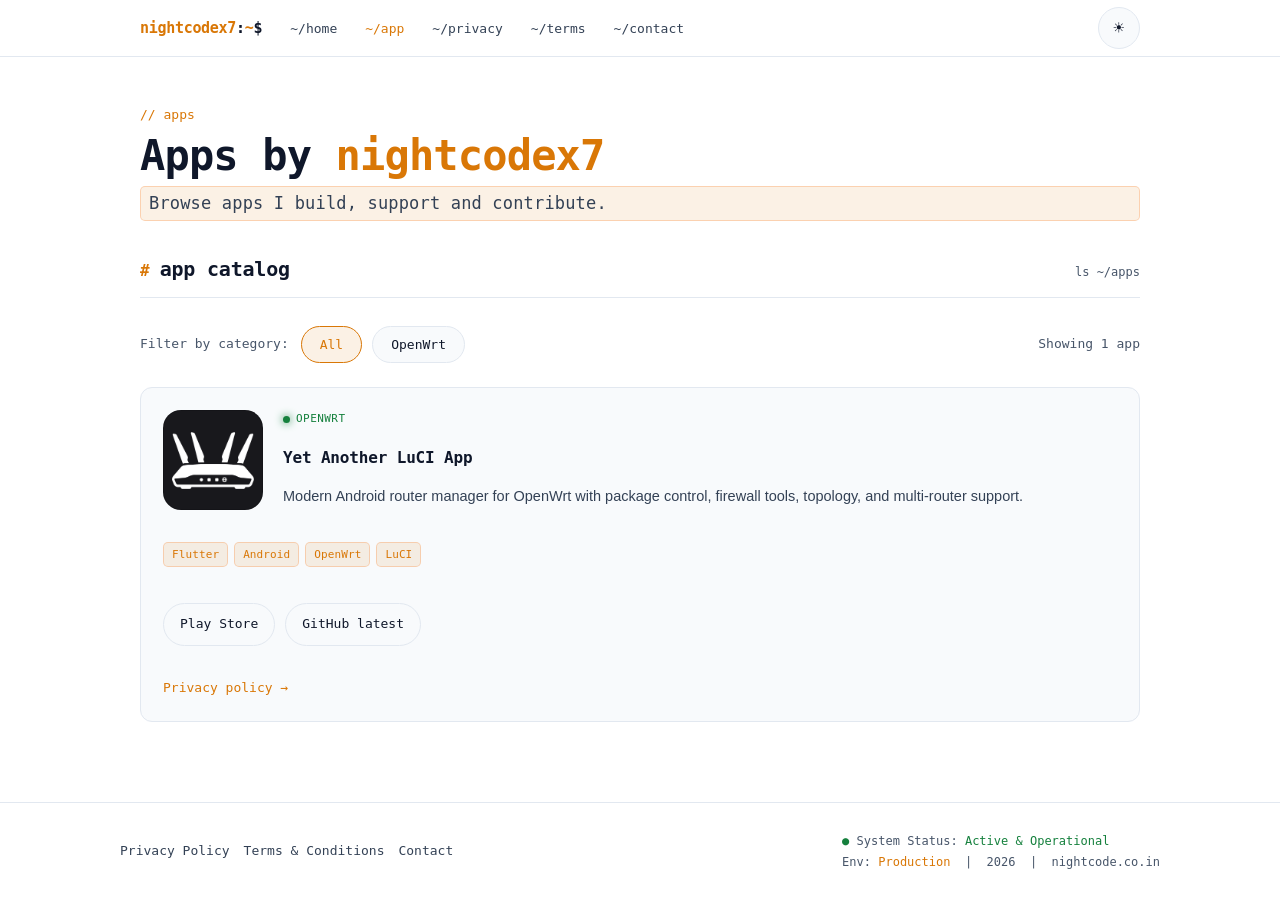
==== commit 26b46d7a: "refactor: update app metadata and tags to remove Ad-Free and Billing descriptors" ====
--- a/app.html
+++ b/app.html
@@ -19,7 +19,7 @@
   <title>Android apps by nightcodex7 — nightcode.co.in</title>
   <meta name="description"
     content="Explore Android apps built by nightcodex7, spanning OpenWrt network utilities, tools, and mobile software releases.">
-  <meta name="keywords" content="nightcodex7, Android apps, app catalog, OpenWrt, LuCI, tools, utilities, Ad-Free">
+  <meta name="keywords" content="nightcodex7, Android apps, app catalog, OpenWrt, LuCI, tools, utilities">
   <meta name="robots" content="index, follow, max-image-preview:large, max-snippet:-1, max-video-preview:-1">
   <link rel="canonical" href="https://nightcode.co.in/app.html">
 
@@ -169,8 +169,7 @@
             </div>
           </div>
 
-          <div class="tags"><span class="tag">Flutter</span><span class="tag">Android</span><span
-              class="tag">OpenWrt</span><span class="tag">Ad-Free</span><span class="tag">Billing</span></div>
+          <div class="tags"><span class="tag">Flutter</span><span class="tag">Android</span><span class="tag">OpenWrt</span><span class="tag">LuCI</span></div>
 
           <div class="download-actions">
             <a href="https://play.google.com/store/apps/details?id=com.nightcode.luci" target="_blank"
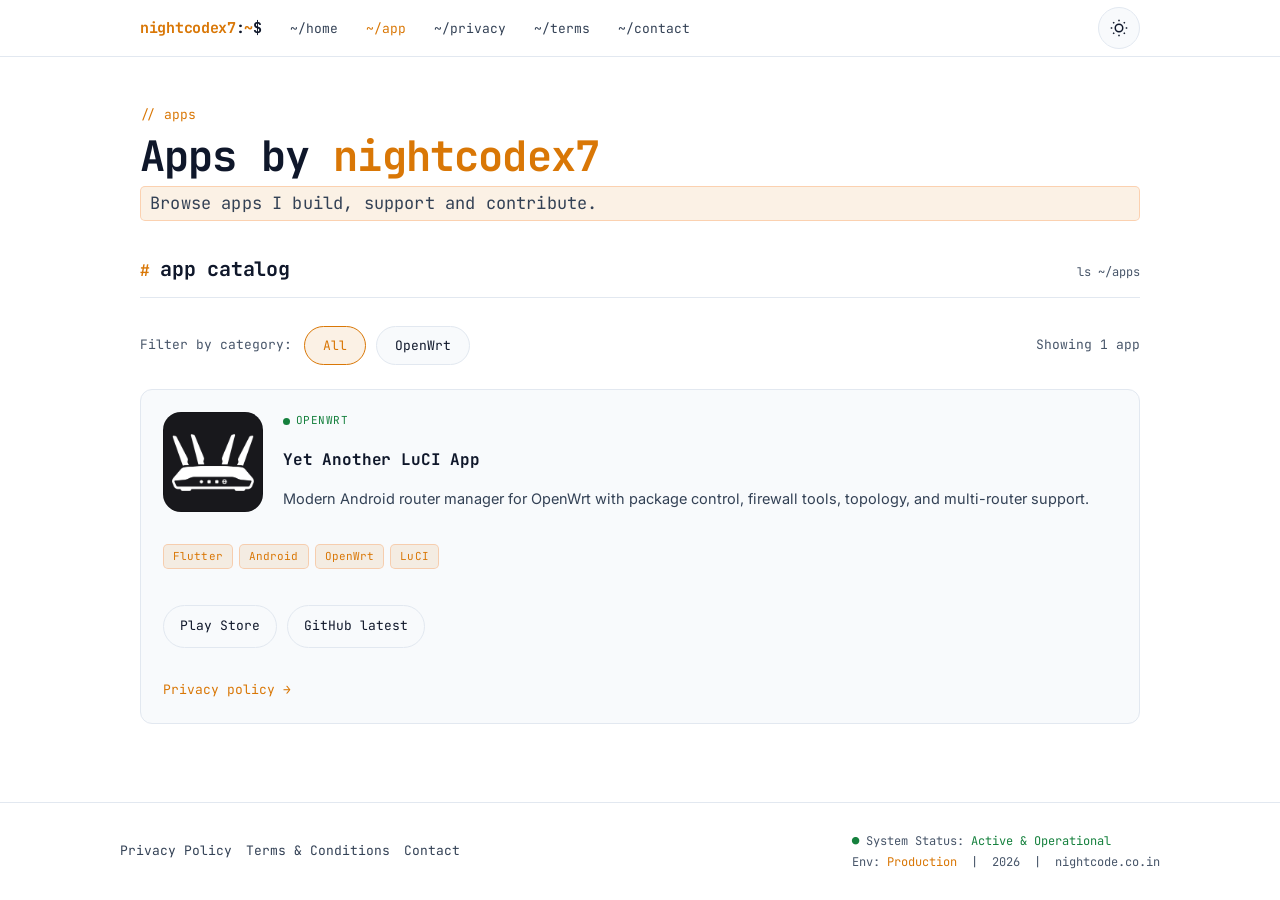
==== commit a935e152: "refactor: update UI with Inter font, new SVGs, hover effects, and a flagship app showcase card" ====
--- a/app.html
+++ b/app.html
@@ -26,6 +26,9 @@
   <!-- Performance & Resource Hints -->
   <link rel="preconnect" href="https://www.googletagmanager.com">
   <link rel="dns-prefetch" href="https://www.googletagmanager.com">
+  <link rel="preconnect" href="https://fonts.googleapis.com">
+  <link rel="preconnect" href="https://fonts.gstatic.com" crossorigin>
+  <link href="https://fonts.googleapis.com/css2?family=Inter:wght@400;500;600;700&family=JetBrains+Mono:wght@400;500;600;700&display=swap" rel="stylesheet">
   <link rel="preload" as="image" href="assets/images/app_logo_router_clean.png" fetchpriority="high">
 
   <!-- Open Graph / Facebook -->
@@ -59,15 +62,17 @@
       var storedTheme = localStorage.getItem('theme');
       var theme = storedTheme || (prefersDark ? 'dark' : 'light');
       document.documentElement.setAttribute('data-theme', theme);
+      var sunIcon = '<svg width="18" height="18" viewBox="0 0 24 24" fill="none" stroke="currentColor" stroke-width="2"><circle cx="12" cy="12" r="5"/><path d="M12 1v2M12 21v2M4.22 4.22l1.42 1.42M18.36 18.36l1.42 1.42M1 12h2M21 12h2M4.22 19.78l1.42-1.42M18.36 5.64l1.42-1.42"/></svg>';
+      var moonIcon = '<svg width="18" height="18" viewBox="0 0 24 24" fill="none" stroke="currentColor" stroke-width="2"><path d="M21 12.79A9 9 0 1 1 11.21 3 7 7 0 0 0 21 12.79z"/></svg>';
       document.addEventListener('DOMContentLoaded', function () {
         var toggle = document.getElementById('themeToggle');
         if (!toggle) return;
-        toggle.textContent = theme === 'dark' ? '☾' : '☀';
+        toggle.innerHTML = theme === 'dark' ? moonIcon : sunIcon;
         toggle.addEventListener('click', function () {
           var nextTheme = document.documentElement.getAttribute('data-theme') === 'dark' ? 'light' : 'dark';
           document.documentElement.setAttribute('data-theme', nextTheme);
           localStorage.setItem('theme', nextTheme);
-          toggle.textContent = nextTheme === 'dark' ? '☾' : '☀';
+          toggle.innerHTML = nextTheme === 'dark' ? moonIcon : sunIcon;
         });
       });
       var mq = window.matchMedia && window.matchMedia('(prefers-color-scheme: dark)');
@@ -76,7 +81,7 @@
         var t = e.matches ? 'dark' : 'light';
         document.documentElement.setAttribute('data-theme', t);
         var toggle = document.getElementById('themeToggle');
-        if (toggle) toggle.textContent = t === 'dark' ? '☾' : '☀';
+        if (toggle) toggle.innerHTML = t === 'dark' ? moonIcon : sunIcon;
       });
     })();
   </script>
@@ -121,7 +126,9 @@
       <a href="index.html" class="nav-brand"><span class="prompt">nightcodex7</span>:<span class="cursor">~</span>$</a>
       <button class="theme-toggle" id="themeToggle" type="button" aria-label="Toggle dark and light mode"
         title="Toggle theme">☀</button>
-      <button class="nav-toggle" aria-label="Toggle menu" aria-expanded="false">menu</button>
+      <button class="nav-toggle" aria-label="Toggle menu" aria-expanded="false">
+        <svg width="18" height="18" viewBox="0 0 24 24" fill="none" stroke="currentColor" stroke-width="2" aria-hidden="true"><line x1="3" y1="6" x2="21" y2="6"/><line x1="3" y1="12" x2="21" y2="12"/><line x1="3" y1="18" x2="21" y2="18"/></svg>
+      </button>
       <ul class="nav-links" id="navLinks">
         <li><a href="index.html">~/home</a></li>
         <li><a href="app.html" class="active">~/app</a></li>
@@ -172,7 +179,7 @@
           <div class="tags"><span class="tag">Flutter</span><span class="tag">Android</span><span class="tag">OpenWrt</span><span class="tag">LuCI</span></div>
 
           <div class="download-actions">
-            <a href="https://play.google.com/store/apps/details?id=com.nightcode.luci" target="_blank"
+            <a href="https://play.google.com/store/apps/details?id=com.nightcode.luci&amp;referrer=utm_source%3Dnightcode.co.in%26utm_medium%3Dwebsite%26utm_campaign%3Dapp_catalog" target="_blank"
               rel="noopener">Play Store</a>
             <a href="https://github.com/nightcodex7/yet-another-luci-app/releases" target="_blank" rel="noopener">GitHub
               latest</a>
--- a/styles.css
+++ b/styles.css
@@ -13,7 +13,7 @@
   --accent-soft: rgba(249, 115, 22, 0.14);
   --success: #22c55e;
   --mono: "JetBrains Mono", "Fira Code", "SF Mono", "Cascadia Code", "Consolas", ui-monospace, monospace;
-  --sans: -apple-system, BlinkMacSystemFont, "Segoe UI", Roboto, Helvetica, Arial, sans-serif;
+  --sans: "Inter", -apple-system, BlinkMacSystemFont, "Segoe UI", Roboto, Helvetica, Arial, sans-serif;
 }
 
 /* Light theme overrides */
@@ -190,9 +190,27 @@
 
 /* ---------- hero ---------- */
 .hero {
-  padding: 72px 0 8px;
+  position: relative;
+  padding: 72px 0 24px;
   border-bottom: 1px solid var(--border);
   margin-bottom: 64px;
+  overflow: hidden;
+}
+.hero::before {
+  content: "";
+  position: absolute;
+  top: -20%;
+  left: 15%;
+  width: 550px;
+  height: 380px;
+  background: radial-gradient(circle, var(--accent-soft) 0%, rgba(249, 115, 22, 0.02) 65%, transparent 85%);
+  filter: blur(60px);
+  pointer-events: none;
+  z-index: 0;
+}
+.hero > * {
+  position: relative;
+  z-index: 1;
 }
 .hero .line { font-family: var(--mono); color: var(--text-faint); font-size: 13px; margin-bottom: 14px; }
 .hero .line .ok { color: var(--success); }
@@ -216,16 +234,24 @@
 .hero-links a {
   display: inline-flex;
   align-items: center;
-  gap: 7px;
-  padding: 8px 14px;
+  gap: 8px;
+  padding: 8px 16px;
   border: 1px solid var(--border);
   border-radius: 8px;
+  background: var(--bg-elev);
   color: var(--text);
   font-family: var(--mono);
   font-size: 13px;
-  transition: border-color 0.15s, color 0.15s, background 0.15s;
-}
-.hero-links a:hover { border-color: var(--accent); color: var(--accent); background: var(--accent-soft); opacity: 1; }
+  transition: border-color 0.2s ease, color 0.2s ease, background 0.2s ease, transform 0.2s ease, box-shadow 0.2s ease;
+}
+.hero-links a:hover {
+  border-color: var(--accent);
+  color: var(--accent);
+  background: var(--accent-soft);
+  transform: translateY(-2px);
+  box-shadow: 0 4px 16px rgba(249, 115, 22, 0.12);
+  opacity: 1;
+}
 .hero-links svg { width: 15px; height: 15px; flex-shrink: 0; }
 
 /* ---------- project grid ---------- */
@@ -337,6 +363,12 @@
   display: none;
 }
 
+@keyframes statusPulse {
+  0% { box-shadow: 0 0 0 0 rgba(34, 197, 94, 0.7); }
+  70% { box-shadow: 0 0 0 7px rgba(34, 197, 94, 0); }
+  100% { box-shadow: 0 0 0 0 rgba(34, 197, 94, 0); }
+}
+
 .card {
   background: var(--bg-elev);
   border: 1px solid var(--border);
@@ -344,9 +376,13 @@
   padding: 22px;
   display: flex;
   flex-direction: column;
-  transition: border-color 0.18s, transform 0.18s, background 0.18s;
-}
-.card:hover { border-color: var(--accent-dim); transform: translateY(-2px); }
+  transition: border-color 0.2s ease, transform 0.2s ease, box-shadow 0.2s ease, background 0.2s ease;
+}
+.card:hover {
+  border-color: rgba(249, 115, 22, 0.4);
+  transform: translateY(-3px);
+  box-shadow: 0 8px 24px rgba(0, 0, 0, 0.18);
+}
 .card .status {
   font-family: var(--mono);
   font-size: 11px;
@@ -360,7 +396,7 @@
 }
 .card .status .dot { width: 7px; height: 7px; border-radius: 50%; background: var(--text-faint); flex-shrink: 0; }
 .card .status.active { color: var(--success); }
-.card .status.active .dot { background: var(--success); box-shadow: 0 0 8px var(--success); }
+.card .status.active .dot { background: var(--success); animation: statusPulse 2s infinite ease-in-out; }
 .card .status.wip { color: var(--accent); }
 .card .status.wip .dot { background: var(--accent); }
 .card h3 {
@@ -380,9 +416,14 @@
   color: var(--accent);
   background: var(--accent-soft);
   border: 1px solid rgba(249, 115, 22, 0.25);
-  padding: 3px 8px;
+  padding: 3px 9px;
   border-radius: 5px;
   letter-spacing: 0.01em;
+  transition: background 0.15s ease, border-color 0.15s ease, transform 0.15s ease;
+}
+.tag:hover {
+  border-color: var(--accent);
+  transform: translateY(-1px);
 }
 .card-links { display: flex; flex-wrap: wrap; gap: 12px; font-family: var(--mono); font-size: 13px; }
 .card-links a { display: inline-flex; align-items: center; gap: 5px; }
@@ -417,9 +458,9 @@
 }
 
 .clickable { cursor: pointer; }
-.clickable:hover { border-color: var(--accent-dim); transform: translateY(-2px); }
-
-/* flagship card */
+.clickable:hover { border-color: var(--accent); transform: translateY(-3px); }
+
+/* flagship card & homepage showcase */
 .card.flagship {
   background: linear-gradient(180deg, var(--bg-elev2) 0%, var(--bg-elev) 100%);
   border-color: var(--accent-dim);
@@ -451,6 +492,125 @@
   transition: transform 0.15s, opacity 0.15s;
 }
 .card.flagship .cta:hover { transform: translateY(-1px); opacity: 0.92; }
+
+/* homepage flagship app showcase banner */
+.flagship-app-card {
+  background: linear-gradient(145deg, var(--bg-elev2) 0%, var(--bg-elev) 100%);
+  border: 1px solid var(--border);
+  border-left: 4px solid var(--accent);
+  border-radius: 16px;
+  padding: 28px;
+  display: flex;
+  flex-direction: column;
+  gap: 20px;
+  transition: border-color 0.25s ease, transform 0.25s ease, box-shadow 0.25s ease;
+}
+.flagship-app-card:hover {
+  border-color: var(--accent);
+  transform: translateY(-3px);
+  box-shadow: 0 12px 32px rgba(249, 115, 22, 0.16);
+}
+.flagship-app-header {
+  display: flex;
+  gap: 24px;
+  align-items: flex-start;
+}
+.flagship-app-logo {
+  flex-shrink: 0;
+  background: #141416;
+  border: 1px solid var(--border);
+  border-radius: 16px;
+  padding: 12px;
+  display: flex;
+  align-items: center;
+  justify-content: center;
+  box-shadow: 0 6px 20px rgba(0, 0, 0, 0.25);
+  transition: transform 0.2s ease, border-color 0.2s ease;
+}
+[data-theme="light"] .flagship-app-logo {
+  background: #18181c;
+}
+.flagship-app-logo img {
+  width: 100px;
+  height: 70px;
+  object-fit: contain;
+}
+.flagship-app-details {
+  display: flex;
+  flex-direction: column;
+  gap: 8px;
+  flex: 1;
+}
+.flagship-badge-row {
+  display: flex;
+  align-items: center;
+  gap: 12px;
+}
+.version-badge {
+  font-family: var(--mono);
+  font-size: 11px;
+  color: var(--text-faint);
+  background: var(--bg);
+  border: 1px solid var(--border);
+  padding: 2px 8px;
+  border-radius: 4px;
+}
+.flagship-app-details h3 {
+  font-family: var(--mono);
+  font-size: 20px;
+  font-weight: 700;
+  color: var(--text);
+  margin: 0;
+}
+.flagship-app-details p {
+  color: var(--text-dim);
+  font-size: 15px;
+  line-height: 1.55;
+  margin: 0;
+}
+.flagship-app-actions {
+  display: flex;
+  flex-wrap: wrap;
+  align-items: center;
+  gap: 12px;
+  padding-top: 14px;
+  border-top: 1px solid var(--border);
+}
+.cta-primary {
+  display: inline-flex;
+  align-items: center;
+  gap: 6px;
+  padding: 10px 18px;
+  background: var(--accent);
+  color: #0a0a0a !important;
+  font-family: var(--mono);
+  font-size: 13.5px;
+  font-weight: 700;
+  border-radius: 8px;
+  transition: opacity 0.18s ease, transform 0.18s ease;
+}
+.cta-primary:hover {
+  opacity: 0.92;
+  transform: translateY(-1px);
+}
+.cta-secondary {
+  display: inline-flex;
+  align-items: center;
+  gap: 6px;
+  padding: 9px 15px;
+  background: var(--bg-elev);
+  border: 1px solid var(--border);
+  color: var(--text) !important;
+  font-family: var(--mono);
+  font-size: 13px;
+  border-radius: 8px;
+  transition: border-color 0.18s ease, color 0.18s ease, background 0.18s ease;
+}
+.cta-secondary:hover {
+  border-color: var(--accent);
+  color: var(--accent) !important;
+  background: var(--accent-soft);
+}
 
 /* ---------- prose (legal/contact) ---------- */
 .prose { max-width: 760px; }
@@ -892,30 +1052,45 @@
     min-height: 56px;
     flex-wrap: wrap;
   }
-  .nav-toggle { display: block; }
+  .nav-toggle {
+    display: inline-flex;
+    align-items: center;
+    justify-content: center;
+  }
   .nav-links {
     position: absolute;
-    top: 55px;
+    top: 56px;
     left: 0;
     right: 0;
     flex-direction: column;
     align-items: stretch;
-    gap: 0;
+    gap: 2px;
     background: var(--bg-elev);
+    backdrop-filter: blur(16px);
+    -webkit-backdrop-filter: blur(16px);
     border-bottom: 1px solid var(--border);
-    padding: 6px 12px 12px;
-    display: none;
+    padding: 10px 14px 16px;
+    opacity: 0;
+    transform: translateY(-8px);
+    pointer-events: none;
+    transition: opacity 0.25s cubic-bezier(0.16, 1, 0.3, 1), transform 0.25s cubic-bezier(0.16, 1, 0.3, 1);
+    display: flex;
+    box-shadow: 0 12px 32px rgba(0, 0, 0, 0.4);
   }
-  .nav-links.open { display: flex; }
-  .nav-links a { padding: 11px 12px; border-radius: 6px; }
+  .nav-links.open {
+    opacity: 1;
+    transform: translateY(0);
+    pointer-events: auto;
+  }
+  .nav-links a { padding: 11px 14px; border-radius: 6px; font-size: 14px; }
   .theme-toggle {
     margin-left: auto;
-    padding: 7px 9px;
+    padding: 0;
     min-width: 38px;
     min-height: 38px;
   }
   main { padding: 36px 16px 52px; }
-  .hero { padding: 48px 0 8px; }
+  .hero { padding: 48px 0 16px; }
   .card.flagship { padding: 22px; }
   .contact-card { padding: 28px 20px; }
   .section-head .meta { display: none; }
